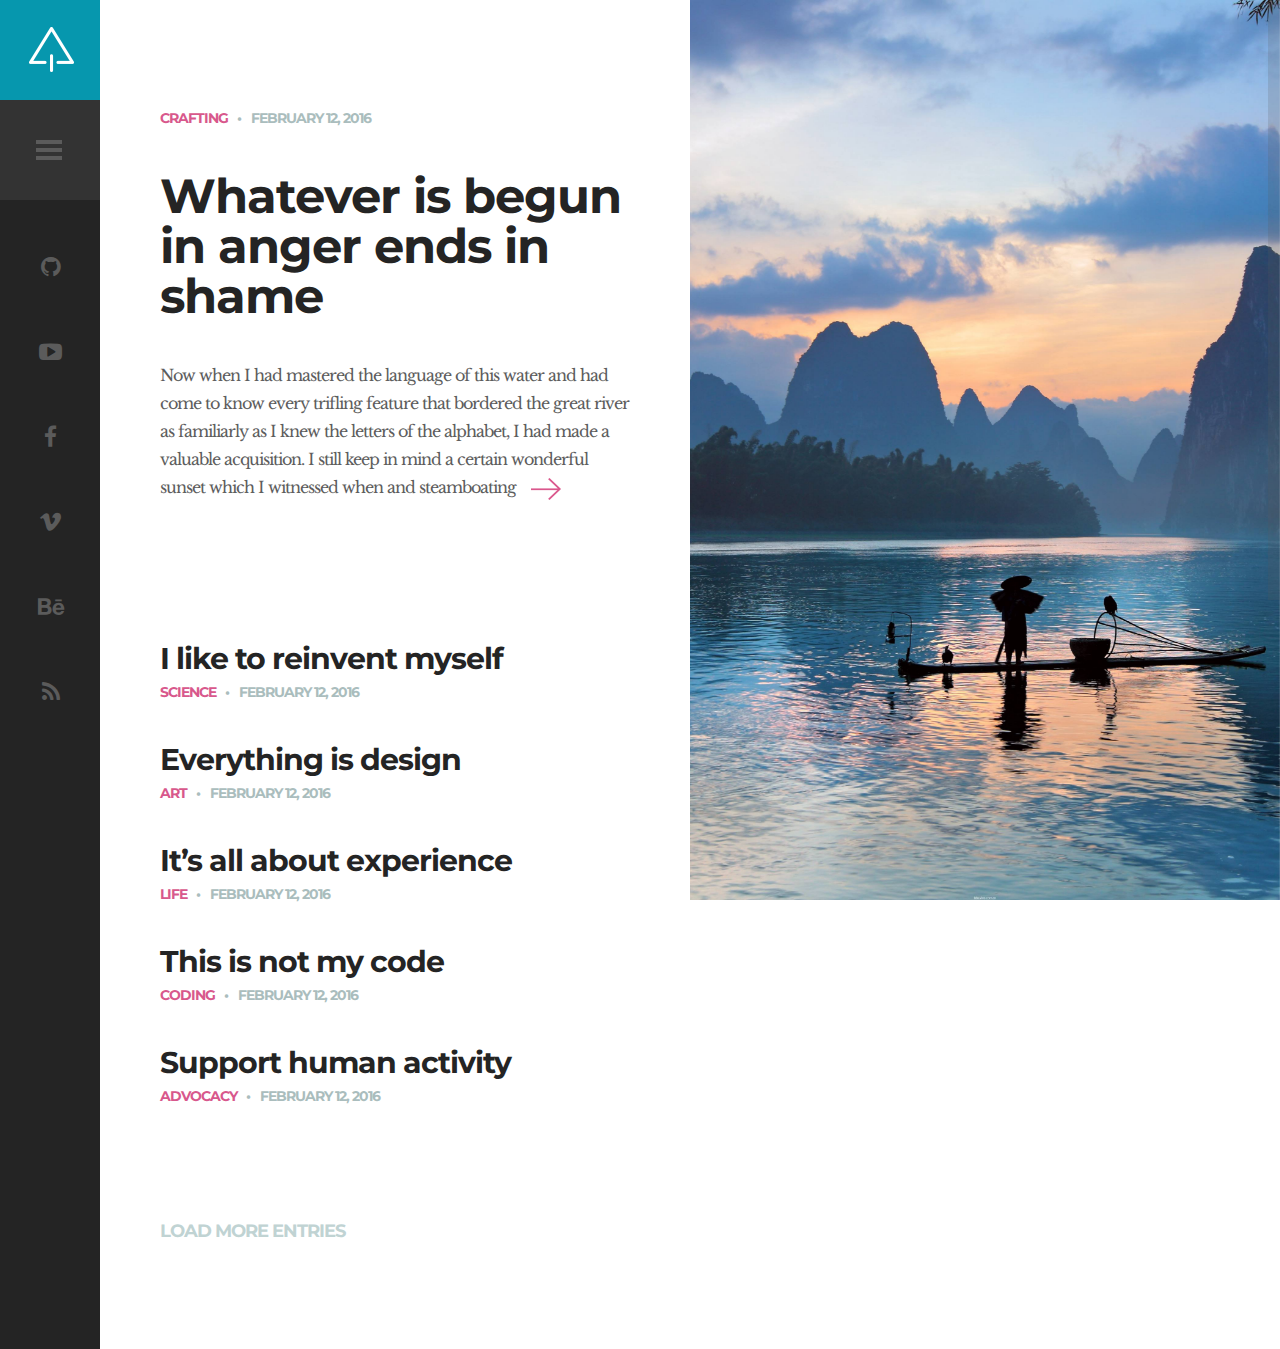
==== src/main/resources/static/index.html @ 62362781 "commit" ====
<!DOCTYPE HTML>
<html lang="en-US">
    <head>
        <title>Suppablog - Minimal Blog Html Template</title>
        <meta http-equiv="Content-Type" content="text/html; charset=UTF-8">
        <meta name="description" content="Template by Colorlib" />
        <meta name="keywords" content="HTML, CSS, JavaScript, PHP" />
        <meta name="author" content="Colorlib" />
        <meta name="viewport" content="width=device-width, initial-scale=1, maximum-scale=1">

        <link rel="shortcut icon" href="images/favicon.png" />
        <link href='http://fonts.googleapis.com/css?family=Montserrat:400,700%7CLibre+Baskerville:400,400italic,700' rel='stylesheet' type='text/css'>
        <link rel="stylesheet" type="text/css"  href='css/clear.css' />
        <link rel="stylesheet" type="text/css"  href='css/common.css' />
        <link rel="stylesheet" type="text/css"  href='css/font-awesome.min.css' />
        <link rel="stylesheet" type="text/css"  href='css/carouFredSel.css' />
        <link rel="stylesheet" type="text/css"  href='css/sm-clean.css' />
        <link rel="stylesheet" type="text/css"  href='style.css' />

        <!--[if lt IE 9]>
                <script src="js/html5.js"></script>
        <![endif]-->

    </head>


    <body class="home blog">

        <!-- Preloader Gif -->
        <table class="doc-loader">
            <tbody>
                <tr>
                    <td>
                        <img src="images/ajax-document-loader.gif" alt="Loading...">
                    </td>
                </tr>
            </tbody>
        </table>

        <!-- Left Sidebar -->
        <div id="sidebar" class="sidebar">
            <div class="menu-left-part">
                <div class="search-holder">
                    <label>
                        <input type="search" class="search-field" placeholder="Type here to search..." value="" name="s" title="Search for:">
                    </label>
                </div>
                <div class="site-info-holder">
                    <h1 class="site-title">Suppablog</h1>
                    <p class="site-description">
                        Suppablog is simple and yet cool wordpress theme to lorem ipsum dolor sit.
                    </p>
                </div>
                <nav id="header-main-menu">
                    <ul class="main-menu sm sm-clean">
                        <li><a href="index.html" class="current">Home</a></li>
                        <li><a href="about.html">About</a></li>
                        <li><a href="scroll.html">Scroll</a></li>
                        <li><a href="contact.html">Contact</a></li>
                    </ul>
                </nav>
                <footer>
                    <div class="footer-info">
                        © 2018 SUPPABLOG HTML TEMPLATE. <br> CRAFTED WITH <i class="fa fa-heart"></i> BY <a href="https://colorlib.com">COLORLIB</a>.
                    </div>
                </footer>
            </div>
            <div class="menu-right-part">
                <div class="logo-holder">
                    <a href="index.html">
                        <img src="images/logo.png" alt="Suppablog WP">
                    </a>
                </div>
                <div class="toggle-holder">
                    <div id="toggle">
                        <div class="menu-line"></div>
                    </div>
                </div>
                <div class="social-holder">
                    <div class="social-list">
                        <a href="https://github.com/pyyyo" target="_blank"><i class="fa fa-github"></i></a>
                        <a href="#"><i class="fa fa-youtube-play"></i></a>
                        <a href="#"><i class="fa fa-facebook"></i></a>
                        <a href="#"><i class="fa fa-vimeo"></i></a>
                        <a href="#"><i class="fa fa-behance"></i></a>
                        <a href="#"><i class="fa fa-rss"></i></a>
                    </div>
                </div>
                <div class="fixed scroll-top"><i class="fa fa-caret-square-o-up" aria-hidden="true"></i></div>
            </div>
            <div class="clear"></div>
        </div>

        <!-- Home Content -->
        <div id="content" class="site-content">
            <div id="blog-wrapper">
                <div class="blog-holder center-relative">


                    <article id="post-1" class="blog-item-holder featured-post">
                        <div class="entry-content relative">
                            <div class="content-1170 center-relative">
                                <div class="cat-links">
                                    <ul>
                                        <li>
                                            <a href="#">Crafting</a>
                                        </li>
                                    </ul>
                                </div>
                                <div class="entry-date published">February 12, 2016</div>
                                <h2 class="entry-title">
                                    <a href="single.html">Whatever is begun in anger ends in shame</a>
                                </h2>
                                <div class="excerpt">
                                    Now when I had mastered the language of this water and had come to know every trifling feature that bordered the great river as familiarly as I knew the letters of the alphabet, I had made a valuable acquisition. I still keep in mind a certain wonderful sunset which I witnessed when and steamboating<a class="read-more" href="single.html"></a>
                                </div>
                                <div class="clear"></div>
                            </div>
                        </div>
                    </article>


                    <article id="post-2" class="blog-item-holder">
                        <div class="entry-content relative">
                            <div class="content-1170 center-relative">
                                <h2 class="entry-title">
                                    <a href="single.html">I like to reinvent myself</a>
                                </h2>
                                <div class="cat-links">
                                    <ul>
                                        <li>
                                            <a href="#">Science</a>
                                        </li>
                                    </ul>
                                </div>
                                <div class="entry-date published">February 12, 2016</div>
                                <div class="clear"></div>
                            </div>
                        </div>
                    </article>


                    <article id="post-3" class="blog-item-holder">
                        <div class="entry-content relative">
                            <div class="content-1170 center-relative">
                                <h2 class="entry-title">
                                    <a href="single.html">Everything is design</a>
                                </h2>
                                <div class="cat-links">
                                    <ul>
                                        <li>
                                            <a href="#">Art</a>
                                        </li>
                                    </ul>
                                </div>
                                <div class="entry-date published">February 12, 2016</div>
                                <div class="clear"></div>
                            </div>
                        </div>
                    </article>



                    <article id="post-4" class="blog-item-holder">
                        <div class="entry-content relative">
                            <div class="content-1170 center-relative">
                                <h2 class="entry-title">
                                    <a href="single.html">It’s all about experience</a>
                                </h2>
                                <div class="cat-links">
                                    <ul>
                                        <li>
                                            <a href="#">Life</a>
                                        </li>
                                    </ul>
                                </div>
                                <div class="entry-date published">February 12, 2016</div>
                                <div class="clear"></div>
                            </div>
                        </div>
                    </article>



                    <article id="post-5" class="blog-item-holder">
                        <div class="entry-content relative">
                            <div class="content-1170 center-relative">
                                <h2 class="entry-title">
                                    <a href="single.html">This is not my code</a>
                                </h2>
                                <div class="cat-links">
                                    <ul>
                                        <li>
                                            <a href="#">Coding</a>
                                        </li>
                                    </ul>
                                </div>
                                <div class="entry-date published">February 12, 2016</div>
                                <div class="clear"></div>
                            </div>
                        </div>
                    </article>



                    <article id="post-6" class="blog-item-holder">
                        <div class="entry-content relative">
                            <div class="content-1170 center-relative">
                                <h2 class="entry-title">
                                    <a href="single.html">Support human activity</a>
                                </h2>
                                <div class="cat-links">
                                    <ul>
                                        <li>
                                            <a href="#">Advocacy</a>
                                        </li>
                                    </ul>
                                </div>
                                <div class="entry-date published">February 12, 2016</div>
                                <div class="clear"></div>
                            </div>
                        </div>
                    </article>

                </div>
                <div class="clear"></div>
                <div class="block load-more-holder">LOAD MORE ENTRIES</div>
            </div>

            <div class="featured-image-holder">
                <div class="featured-post-image" style="background-image: url(demo-images/timg.jpg)"></div>

            </div>
            <div class="clear"></div>
        </div>



        <!--Load JavaScript-->
        <script type="text/javascript" src="js/jquery.js"></script>
        <script type='text/javascript' src='js/imagesloaded.pkgd.js'></script>
        <script type='text/javascript' src='js/jquery.nicescroll.min.js'></script>
        <script type='text/javascript' src='js/jquery.smartmenus.min.js'></script>
        <script type='text/javascript' src='js/jquery.carouFredSel-6.0.0-packed.js'></script>
        <script type='text/javascript' src='js/jquery.mousewheel.min.js'></script>
        <script type='text/javascript' src='js/jquery.touchSwipe.min.js'></script>
        <script type='text/javascript' src='js/jquery.easing.1.3.js'></script>
        <script type='text/javascript' src='js/main.js'></script>
    </body>
</html>
---- src/main/resources/static/css/clear.css ----
html, body, div, span, object, iframe,
h1, h2, h3, h4, h5, h6, p, blockquote, pre,
abbr, address, cite, code,
del, dfn, em, img, ins, kbd, q, samp,
small, strong, sub, sup, var,
b, i, ol, ul, li,
fieldset, form, label, legend,
table, caption, tbody, tfoot, thead, tr, th, td,
article, aside, canvas, details, figcaption, figure, 
footer, header, hgroup, menu, nav, section, summary,
time, mark, audio, video {
    margin:0;
    padding:0;
    border:0;
    outline: none;
    font-size:100%;
    vertical-align:baseline;
    background:transparent;
}

body {
    line-height:1;
}

article,aside,details,figcaption,figure,
footer,header,hgroup,menu,nav,section { 
    display:block;
}

nav ul,ul,ol {
    list-style:none;
}

blockquote, q {
    quotes:none;
}

blockquote:before, blockquote:after,
q:before, q:after {
    content:'';
    content:none;
}

a {
    margin:0;
    padding:0;
    font-size:100%;
	outline: none;
    vertical-align:baseline;
    background:transparent;
}

ins {
    background-color:#ff9;
    color:#000;
    text-decoration:none;
}

mark {
    background-color:#ff9;
    color:#000; 
    font-style:italic;
    font-weight:bold;
}

del {
    text-decoration: line-through;
}

abbr[title], dfn[title] {
    border-bottom:1px dotted;
    cursor:help;
}

table {
    border-collapse:collapse;
    border-spacing:0;
}

hr {
    display:block;
    height:1px;
    border:0;   
    border-top:1px solid #cccccc;
    margin:1em 0;
    padding:0;
}

input, select {
    vertical-align:middle;
}

input:focus, textarea:focus
{
    outline: none;
}
---- src/main/resources/static/css/common.css ----
.block
{
    display: block;
}
.hidden
{
    display: none;
}
.clear
{
    clear: both;
}
.left
{
    float: left;
}
.right
{
    float: right;
}
.line-height
{
    line-height: 0;
}
.clear-right
{
    clear: right;
}
.clear-left
{
    clear: left;
}
.center-relative
{
    margin-left: auto;
    margin-right: auto;
}
.center-absolute
{
    left: 50%;
}
.center-text
{
    text-align: center !important;
}
.text-left
{
    text-align: left;
}
.text-right
{
    text-align: right;
}
.absolute
{
    position: absolute;
}
.fixed
{
    position: fixed;
}
.relative
{
    position: relative;
}
.sticky
{
    height: auto;
}
.margin-0, .margin-0 img
{
    margin: 0 !important;
    line-height: 0;
}
.top-0
{
    margin-top: 0 !important;
}
.top-5
{
    margin-top: 5px !important;	
}
.top-10
{
    margin-top: 10px;	
}
.top-15
{
    margin-top: 15px;	
}
.top-20
{
    margin-top: 20px;
}
.top-25
{
    margin-top: 25px;	
}
.top-30
{
    margin-top: 30px;	
}
.top-50
{
    margin-top: 50px;	
}
.top-60
{
    margin-top: 60px;	
}
.top-70
{
    margin-top: 70px;	
}
.top-75
{
    margin-top: 75px;	
}
.top-80
{
    margin-top: 80px;
}
.top-100
{
    margin-top: 100px;	
}
.top-105
{
    margin-top: 105px;	
}
.top-120
{
    margin-top: 120px;
}
.top-150
{
    margin-top: 150px;	
}
.top-200
{
    margin-top: 200px;	
}
.top-negative-30
{
    margin-top: -30px;
}
.left-35
{
    margin-left:35px;
}
.right-35
{
    margin-right:35px;
}
.bottom-0
{
    margin-bottom: 0 !important;
}
.bottom-10
{
    margin-bottom: 10px !important;
}
.bottom-20
{
    margin-bottom: 20px !important;
}
.bottom-25
{
    margin-bottom: 25px !important;
}
.bottom-30
{
    margin-bottom: 30px !important;
}
.bottom-50
{
    margin-bottom: 50px !important;
}
.bottom-100
{
    margin-bottom: 100px !important;
}
.bottom-150
{
    margin-bottom: 150px !important;
}
.bottom-200
{
    margin-bottom: 200px !important;
}
.width-25
{
    width: 25%;
}
.width-50
{
    width: 50%;
}
.width-75
{
    width: 75%;
}
.width-85
{
    width: 85%;
}
.width-100
{
    width: 100%;
}
blockquote:before 
{
    content: '\201C';
    font-size: 180px;
    line-height: 0;
    font-family: 'Montserrat', sans-serif, Arial;
    vertical-align: -65px;
    color: #0697ae;
    text-align: center;
    display: block;
}
blockquote
{
    margin-top: 110px;
    margin-bottom: 60px;
    font-family: 'Montserrat', sans-serif, Arial;
    font-size: 22px;
    line-height: 35px;
    color: #b0c2c2;
}
blockquote.inline-blockquote
{
    width: 395px;
    float: left;
    margin-left: -170px;
    margin-right: 70px;
}
.wrap-blockquote
{
    display: inline;
}
address
{
    font-size: 32px;
    line-height: 50px;
    font-style: normal;
}
iframe
{
    width: 100%;
}
a.button
{
    display: inline-block;
    border: 3px solid;
    text-align: center;
    padding: 15px 40px;
    cursor: pointer;
    margin-bottom: 25px;
    vertical-align: middle;
    text-decoration: none;
}
a.button:active
{
    position: relative;
    top: 1px;	
}
h1,h2,h3,h4,h5,h6
{
    padding: 20px 0;
}
h1
{
    font-size: 38px;
    line-height: 38px;    
}
h2
{
    font-size: 34px;    
    line-height: 34px;    
}
h3
{
    font-size: 32px;  
    line-height: 32px;    
}
h4
{
    font-size: 30px;    
}
h5
{
    font-size: 28px;   
}
h6
{
    font-size: 26px;    
}
em
{
    font-style: italic;
}
ol
{
    list-style-type: decimal;
}
pre
{
    word-wrap: break-word;
}
.single-content table, .single-content th, .single-content td, .page-content table, .page-content th, .page-content td
{
    border:1px solid black;
    padding: 10px;
    vertical-align: middle;
}
sup
{
    vertical-align: super;
    font-size: smaller;
}
sub
{
    vertical-align: sub;
    font-size: smaller;
}
.single-content ol
{
    display: block;
    list-style-type: decimal;
    margin: 0 0 14px 17px;
}
.single-content ul
{
    display: block;
    list-style-type: disc;
    margin: 0 0 14px 17px;
}

/* COLUMNS */

.one,  .one_half,  .one_third,  .two_third,  .three_fourth, 
.one_fourth{
    margin-right: 100px;
    float: left;
    position: relative;
    margin-bottom: 30px;
}

.last{
    margin-right: 0 !important;
    clear: right;
}

.one{
    float: none;
    display: block;
    clear: both;
    margin-right: 0;
}

.one_half{
    width: 400px;    
}

.one_third{
    width: 233px;
}

.two_third{
    width: 566px;
}

.one_fourth{
    width: 150px;
}

.three_fourth{
    width: 650px;
}

.one img,  .one_half img,  .one_third img,  .two_third img, 
.three_fourth img,  .one_fourth img{
    max-width: 100%;
    height: auto;
    max-height: 100%;
    width: auto;	
}

.team-holder .one
{
    margin: 0;
}

.team-holder .one_half
{
    width: 50%;
    width: calc(100% / 2);   
    margin: 0;
}

.team-holder .one_third
{
    width: 33%;
    width: calc(100% / 3);
    margin: 0;
}

.team-holder .one_fourth
{
    width: 25%;
    width: calc(100% / 4);   
    margin: 0;    
}

/* MENU */

/* Mobile first layout SmartMenus Core CSS (it's not recommended editing these rules)
   You need this once per page no matter how many menu trees or different themes you use.
-------------------------------------------------------------------------------------------*/

.sm,.sm ul,.sm li{display:block;list-style:none;margin:0;padding:0;line-height:normal;direction:ltr;-webkit-tap-highlight-color:rgba(0,0,0,0);}
.sm-rtl,.sm-rtl ul,.sm-rtl li{direction:rtl;text-align:right;}
.sm>li>h1,.sm>li>h2,.sm>li>h3,.sm>li>h4,.sm>li>h5,.sm>li>h6{margin:0;padding:0;}
.sm ul{display:none;}
.sm li,.sm a{position:relative;}
.sm a{display:block;}
.sm a.disabled{cursor:not-allowed;}
.sm:after{content:"\00a0";display:block;height:0;font:0px/0 serif;clear:both;visibility:hidden;overflow:hidden;}
.sm,.sm *,.sm *:before,.sm *:after{-moz-box-sizing:border-box;-webkit-box-sizing:border-box;box-sizing:border-box;}




/* WP DEFAULT CLASSES */

.alignnone {
    margin: 5px 20px 20px 0;
}

.aligncenter,
div.aligncenter {
    display: block;
    margin: 5px auto 5px auto;
}

.alignright {
    float:right;
    margin: 5px 0 20px 20px;
}

.alignleft {
    float: left;
    margin: 5px 20px 20px 0;
}

.aligncenter {
    display: block;
    margin: 5px auto 5px auto;
}

a img.alignright {
    float: right;
    margin: 5px 0 20px 20px;
}

a img.alignnone {
    margin: 20px 0px;
}

a img.alignleft {
    float: left;
    margin: 5px 20px 20px 0;
}

a img.aligncenter {
    display: block;
    margin-left: auto;
    margin-right: auto
}

.wp-caption {
    max-width: 100%;
    text-align: center;
    font-family: 'Montserrat', sans-serif, Arial;
}

.wp-caption.alignnone {
    margin: 20px 0px;
}

.wp-caption.alignleft {
    margin: 5px 20px 20px 0;
    text-align: left;
}

.wp-caption.alignright {
    margin: 5px 0 20px 20px;
    text-align: right;
}

.wp-caption img {
    width: auto;
    height: auto;
    max-width: 100%;
    max-height: 100%;
}

.wp-caption p.wp-caption-text {
    font-size: 18px;
    margin-bottom: 50px;
    padding: 5px 50px;
    background-color: #8f939e;
    display: inline-block;
    color: #fff;
}
.gallery-caption
{
    font-size: 100%;
}
.bypostauthor
{
    font-size: 100%;
}
/* Text meant only for screen readers. */
.screen-reader-text {
    clip: rect(1px, 1px, 1px, 1px);
    position: absolute !important;
    height: 1px;
    width: 1px;
    overflow: hidden;
}

.screen-reader-text:focus {
    background-color: #f1f1f1;
    border-radius: 3px;
    box-shadow: 0 0 2px 2px rgba(0, 0, 0, 0.6);
    clip: auto !important;
    color: #21759b;
    display: block;
    font-size: 14px;
    font-size: 0.875rem;
    font-weight: bold;
    height: auto;
    left: 5px;
    line-height: normal;
    padding: 15px 23px 14px;
    text-decoration: none;
    top: 5px;
    width: auto;
    z-index: 100000; /* Above WP toolbar. */
}



.cbp-bislideshow {
    list-style: none;
    width: 100%;
    height: 100%;
    position: fixed;
    top: 0;
    left: 0;
    z-index: -1;
    padding: 0;
    margin: 0;
}

.cbp-bislideshow li {
    position: absolute;
    width: 100%;
    height: 100%;
    top: 0;
    left: 0;
    opacity: 0;
    -webkit-transition: opacity 1s;
    -moz-transition: opacity 1s;
    -ms-transition: opacity 1s;
    -o-transition: opacity 1s;
    transition: opacity 1s;
}


/* If background-size supported we'll add the images to the background of the li */

.backgroundsize .cbp-bislideshow li {
    -webkit-background-size: cover;
    -moz-background-size: cover;
    background-size: cover;
    background-position: center center;
}

/* ...and hide the images */
.backgroundsize .cbp-bislideshow li img {
    display: none;
}

.cbp-bislideshow li img {
    display: block;
    width: 100%;
}

.cbp-bicontrols {
    position: fixed;
    width: 300px;
    height: 100px;
    margin: -50px 0 0 -150px;
    bottom: 0;
    right: 0;
}

.cbp-bicontrols span {
    float: left;
    width: 100px;
    height: 100px;
    position: relative;
    cursor: pointer;
    display: inline-block;
    font: normal normal normal 14px/1 FontAwesome;
    font-size: inherit;
    text-rendering: auto;
    -webkit-font-smoothing: antialiased;
    -moz-osx-font-smoothing: grayscale;
}

.cbp-bicontrols span:before {
    position: absolute;
    width: 100%;
    height: 100%;
    top: 0;
    left: 0;
    text-align: center;    
    speak: none;
    font-style: normal;
    font-weight: normal;
    font-variant: normal;
    text-transform: none;
    line-height: 100px;
    font-size: 80px;
    color: #fff;
    -webkit-font-smoothing: antialiased;
    opacity: 0.7;
}

.cbp-bicontrols span:hover:before {
    opacity: 1;
}

.cbp-bicontrols span:active:before {
    top: 2px;
}

span.cbp-biplay:before {
    content: "\f01d";
}

span.cbp-bipause:before {
    content: "\f28c";
}

span.cbp-binext:before {
    content: "\f105";
}

span.cbp-biprev:before {
    content: "\f104";
}

.cbp-bicontrols span.cbp-binext {
    float: right;
}

/* Fallback */

.no-js.no-backgroundsize .cbp-bislideshow li:first-child {
    opacity: 1;
}

.no-js.backgroundsize .cbp-bislideshow li:first-child img {
    display: block;
}
---- src/main/resources/static/css/carouFredSel.css ----
.list_carousel.responsive {	
	margin-left: 0;
	width: 91%;
}
.list_carousel ul {
	margin: 0;
	padding: 0;
	list-style: none;
	display: block;
}
.list_carousel li {
	text-align: center;		
	padding: 0;
	display: block;
	float: left;
	position: relative;
}	
.list_carousel li img{
	width: 100% !important;
	height: auto !important;
	max-width: none !important;
	max-height: none !important;
}
a.image_slider_prev{background-image: url(../images/navigation_arrows_left.png); width: 105px; height: 90px; z-index: 2;}
a.image_slider_prev:hover{background-position: 0 -90px;}
a.image_slider_next{background-image: url(../images/navigation_arrows_right.png); width: 105px; height: 90px; z-index: 2;}
a.image_slider_next:hover{background-position: 0 -90px;}
.carousel_pagination {margin-top: 50px; margin-bottom: 50px; margin-left: 160px;z-index: 1;position: relative;}
.carousel_pagination a {margin: 0 0 0 9px; float: left;}
.carousel_pagination a:first-child {margin: 0;}
.carousel_pagination a {width: 18px; height: 18px; border-radius: 90%; display: block; cursor: pointer; text-indent: -9999px;}
.caroufredsel_wrapper{z-index: 1 !important; margin-top: 0 !important; margin-left: 0 !important;}
---- src/main/resources/static/css/sm-clean.css ----
.sm-clean {
    background: #eeeeee;
    -webkit-border-radius: 5px;
    -moz-border-radius: 5px;
    -ms-border-radius: 5px;
    -o-border-radius: 5px;
    border-radius: 5px;
}
.sm-clean a, .sm-clean a:hover, .sm-clean a:focus, .sm-clean a:active {
    padding: 13px 20px;
    /* make room for the toggle button (sub indicator) */
    padding-right: 58px;
    font-size: 18px;
    font-weight: normal;
    line-height: 24px;
    text-decoration: none;
}
.sm-clean a.current {
    color: #d23600;
}
.sm-clean a.disabled {
    color: #bbbbbb;
}
.sm-clean a span.sub-arrow {
    position: absolute;
    top: 50%;
    margin-top: -17px;
    left: auto;
    right: -45px;
    width: 34px;
    height: 34px;
    overflow: hidden;
    font: bold 16px/34px monospace !important;
    text-align: center;
    text-shadow: none;
    -webkit-border-radius: 5px;
    -moz-border-radius: 5px;
    -ms-border-radius: 5px;
    -o-border-radius: 5px;
    border-radius: 5px;
}
.sm-clean a.highlighted span.sub-arrow:before {
    display: block;
    content: '-';
}
.sm-clean > li:first-child > a, .sm-clean > li:first-child > :not(ul) a {
    -webkit-border-radius: 5px 5px 0 0;
    -moz-border-radius: 5px 5px 0 0;
    -ms-border-radius: 5px 5px 0 0;
    -o-border-radius: 5px 5px 0 0;
    border-radius: 5px 5px 0 0;
}
.sm-clean > li:last-child > a, .sm-clean > li:last-child > *:not(ul) a, .sm-clean > li:last-child > ul,
.sm-clean > li:last-child > ul > li:last-child > a, .sm-clean > li:last-child > ul > li:last-child > *:not(ul) a, .sm-clean > li:last-child > ul > li:last-child > ul,
.sm-clean > li:last-child > ul > li:last-child > ul > li:last-child > a, .sm-clean > li:last-child > ul > li:last-child > ul > li:last-child > *:not(ul) a, .sm-clean > li:last-child > ul > li:last-child > ul > li:last-child > ul,
.sm-clean > li:last-child > ul > li:last-child > ul > li:last-child > ul > li:last-child > a, .sm-clean > li:last-child > ul > li:last-child > ul > li:last-child > ul > li:last-child > *:not(ul) a, .sm-clean > li:last-child > ul > li:last-child > ul > li:last-child > ul > li:last-child > ul,
.sm-clean > li:last-child > ul > li:last-child > ul > li:last-child > ul > li:last-child > ul > li:last-child > a, .sm-clean > li:last-child > ul > li:last-child > ul > li:last-child > ul > li:last-child > ul > li:last-child > *:not(ul) a, .sm-clean > li:last-child > ul > li:last-child > ul > li:last-child > ul > li:last-child > ul > li:last-child > ul {
    -webkit-border-radius: 0 0 5px 5px;
    -moz-border-radius: 0 0 5px 5px;
    -ms-border-radius: 0 0 5px 5px;
    -o-border-radius: 0 0 5px 5px;
    border-radius: 0 0 5px 5px;
}
.sm-clean > li:last-child > a.highlighted, .sm-clean > li:last-child > *:not(ul) a.highlighted,
.sm-clean > li:last-child > ul > li:last-child > a.highlighted, .sm-clean > li:last-child > ul > li:last-child > *:not(ul) a.highlighted,
.sm-clean > li:last-child > ul > li:last-child > ul > li:last-child > a.highlighted, .sm-clean > li:last-child > ul > li:last-child > ul > li:last-child > *:not(ul) a.highlighted,
.sm-clean > li:last-child > ul > li:last-child > ul > li:last-child > ul > li:last-child > a.highlighted, .sm-clean > li:last-child > ul > li:last-child > ul > li:last-child > ul > li:last-child > *:not(ul) a.highlighted,
.sm-clean > li:last-child > ul > li:last-child > ul > li:last-child > ul > li:last-child > ul > li:last-child > a.highlighted, .sm-clean > li:last-child > ul > li:last-child > ul > li:last-child > ul > li:last-child > ul > li:last-child > *:not(ul) a.highlighted {
    -webkit-border-radius: 0;
    -moz-border-radius: 0;
    -ms-border-radius: 0;
    -o-border-radius: 0;
    border-radius: 0;
}
.sm-clean > li:first-child {
    border-top: 0;
}
.sm-clean ul {
    padding-left: 35px;
}
.sm-clean ul a, .sm-clean ul a:hover, .sm-clean ul a:focus, .sm-clean ul a:active {
    font-size: 16px;
}
.sm-clean ul ul ul a,
.sm-clean ul ul ul a:hover,
.sm-clean ul ul ul a:focus,
.sm-clean ul ul ul a:active {
    border-left: 24px solid transparent;
}
.sm-clean ul ul ul ul a,
.sm-clean ul ul ul ul a:hover,
.sm-clean ul ul ul ul a:focus,
.sm-clean ul ul ul ul a:active {
    border-left: 32px solid transparent;
}
.sm-clean ul ul ul ul ul a,
.sm-clean ul ul ul ul ul a:hover,
.sm-clean ul ul ul ul ul a:focus,
.sm-clean ul ul ul ul ul a:active {
    border-left: 40px solid transparent;
}

.main-menu ul 
{
    width: 12em; /* fixed width only please - you can use the "subMenusMinWidth"/"subMenusMaxWidth" script options to override this if you like */
}

.sm-clean a, .sm-clean a:hover, .sm-clean a:focus, .sm-clean a:active
{
    padding-right: 0;
    padding-left: 0;
}

a.has-submenu
{
    display: inline-block;
}
---- src/main/resources/static/style.css ----
html
{
    overflow: hidden;
}

body
{
    font-family: 'Libre Baskerville',sans-serif, Arial;;
    font-size: 18px; 	
    line-height: 35px;
    font-weight: 400;	
    letter-spacing: -1px;
    color: #404040;
    background-color: #fff;
}

.montserrat
{
    font-family: 'Montserrat', sans-serif, Arial;
}

body a
{
    text-decoration: none;
    color: #404040;    
    transition: color .2s linear, background-color .2s linear, border-color .2s linear;
}

body a:hover
{
    color: #0697AE;
}

input, textarea, select 
{
    -webkit-appearance: none;
}

::-moz-selection 
{ 
    background-color: #aabdbd; 
}
::selection 
{ 
    background-color: #aabdbd; 
}

.carousel_pagination a
{
    background-color: #C0D3D3;
}

.carousel_pagination a:hover
{
    background-color: #0697ae;
}

.carousel_pagination a.selected
{
    background-color: #0697ae;
}

.doc-loader 
{
    position: fixed;
    left: 0px;
    top: 0px;
    width: 100%;
    height: 100%;
    z-index: 99999;	
    background-color: white;
}

.doc-loader td 
{       
    text-align: center;
    vertical-align: middle;
}

.doc-loader img
{
    width: 150px;
    height: 150px;        
}

.nicescroll-rails
{
    z-index: 2 !important;
}

.nicescroll-rails-vr:hover
{
    cursor: pointer !important;
}

.nicescroll-rails-hr
{
    display: none !important;    
}

.content-660
{
    max-width: 660px;
}

.content-900
{
    max-width: 900px;
}

.content-1070
{
    max-width: 1070px;
}

.content-660 img, .content-1070 img, .content-900 img
{
    max-width: 100%;
    max-height: 100%;
    width: auto;
    height: auto;
}

.blur
{
    filter: blur(2px);
    -webkit-filter: blur(2px);
}

.scroll-top 
{   
    display: none;
    line-height: 0;
    z-index: 2;
    overflow: hidden;
    margin-left: 34px;
    bottom: 35px;
}

.scroll-top:hover
{
    cursor: pointer;
}

.scroll-top .fa
{
    font-size: 36px;
    width: 32px;
    color: #0697AE;
}

.scroll-top .fa:hover
{
    color: #47afbf;
}

.sidebar
{
    position: absolute;
    background-color: #2D2D2D;
    height: 100% !important;
    width: 420px;
    left: -320px;
    -webkit-transition: left 0.3s ease;
    -moz-transition: left 0.3s ease;
    -ms-transition: left 0.3s ease;
    -o-transition: left 0.3s ease;
    transition: left 0.3s ease;
    z-index: 3;
}

.sidebar.open
{
    left: 0;
}

.menu-left-part
{
    width: 320px;
    position: absolute;
    background: #333333;
    height: 100%;
    overflow-y: auto;
    overflow-x: hidden;
    z-index: 3; 
}

.search-field
{
    font-family: 'Montserrat', sans-serif, Arial;
    width: 100%;
    height: 100px;
    font-size: 18px;
    padding-left: 50px;
    background-color: #2D2D2D;
    color: #5B5B5B;
    border: none;
}

.search-field::-webkit-input-placeholder
{
    font-family: 'Montserrat', sans-serif, Arial;
    color: #5B5B5B;
}
.search-field::-moz-placeholder
{
    font-family: 'Montserrat', sans-serif, Arial;    
    color: #5B5B5B;
    opacity: 1;
}
.search-field:-ms-input-placeholder
{
    font-family: 'Montserrat', sans-serif, Arial;
    color: #5B5B5B;
    opacity: 1;
}
.search-field:-moz-placeholder
{
    font-family: 'Montserrat', sans-serif, Arial;
    color: #5B5B5B;
    opacity: 1;
}

.site-info-holder
{
    padding-left: 50px;
    padding-top: 15px;
}

.site-title
{
    font-family: 'Montserrat', sans-serif, Arial;
    color: #fff;
    font-size: 30px;
    line-height: 38px;
    font-weight: 700;
    padding: 20px 0;
}

.site-description
{
    font-family: 'Montserrat', sans-serif, Arial;
    color: #848484;
    font-size: 14px;
    line-height: 23px;
    max-width: 200px;
}

#header-main-menu
{
    font-family: 'Montserrat', sans-serif, Arial;
    padding-left: 50px;
    padding-top: 80px;    
}

.main-menu.sm-clean
{
    background-color: transparent;
    display: inline-block;
}

.sm-clean a
{
    color: #ffffff;
}

.sm-clean a.current, .sm-clean a:hover, .sm-clean a:focus, .sm-clean a:active, 
.sm-clean a.highlighted, .sm-clean ul a:hover, .sm-clean ul a:focus, 
.sm-clean ul a:active, .sm-clean ul a.highlighted
{
    color: #C0D3D3;
}

.sm-clean a span.sub-arrow
{
    color: #0697AE;
}

.main-menu.sm-clean .sub-menu li a
{
    color: #848484;
    text-transform: uppercase;
    font-size: 14px;
}

.menu-right-part
{
    float: right;
    width: 100px; 
    min-height: 100%;
    background-color: #242424;
}

.logo-holder
{
    line-height: 0;
    font-size: 0;
}

.logo-holder img
{
    max-width: 100%;
    max-height: 100%;
    width: 100%;
    height: auto;
}

#toggle
{
    height: 60px;
    padding: 20px 0;
    position: relative;
    background-color: #333333;
}

#toggle:hover
{
    cursor: pointer;
}

#toggle:before, #toggle:after
{
    content: '';
    height: 4px;
    width: 26px;    
    background: #5B5B5B;
    left: 36px;
    position: absolute;
    -webkit-transform-origin: 50% 50%;
    transform-origin: 50% 50%;
    -webkit-transition: -webkit-transform 0.25s;
    transition: transform 0.25s;
    top: 48px;
}

#toggle:before
{
    -webkit-transform: translate3d(0, -8px, 0);
    transform: translate3d(0, -8px, 0);
}

#toggle.on:before
{
    -webkit-transform: rotate3d(0, 0, 1, 45deg);
    transform: rotate3d(0, 0, 1, 45deg);
}

#toggle.on:after
{
    -webkit-transform: rotate3d(0, 0, 1, -45deg);
    transform: rotate3d(0, 0, 1, -45deg);
}

#toggle:after
{
    -webkit-transform: translate3d(0, 8px, 0);
    transform: translate3d(0, 8px, 0);
}

#toggle .menu-line
{
    width: 26px;
    height: 4px;
    background: #5B5B5B;
    left: 36px;
    position: absolute;
    -webkit-transition: opacity 0.25s;
    -moz-transition: opacity 0.25s;
    -ms-transition: opacity 0.25s;
    -o-transition: opacity 0.25s;
    transition: opacity 0.25s;
    top: 48px;
}

#toggle.on .menu-line
{
    opacity: 0;
}

.social-list
{
    text-align: center;
    color: #5B5B5B;
    font-size: 30px;
}

.social-list a
{
    padding-top: 80px;
    display: block;
    color: #5b5b5b;
}

.social-list a:hover
{
    color: #797979;
}

.site-content
{
    width: calc(100% - 100px);
    margin-left: 100px;
    padding-bottom: 100px;
    position: relative;
    -webkit-transition: margin 0.3s ease;
    -moz-transition: margin 0.3s ease;
    -ms-transition: margin 0.3s ease;
    -o-transition: margin 0.3s ease;
    transition: margin 0.3s ease;
}

body.page-scroll .site-content
{
    padding-bottom: 0;
}

body.open .site-content
{
    margin-left: 420px;
}


/* BLOG */

#blog-wrapper
{
    width: 50%;
    margin-left: 0;
    float: left;
}

.blog-holder
{
    padding-top: 100px;
    max-width: 470px;
    padding-bottom: 85px;
}

.blog-item-holder
{
    transition: .2s filter ease-in-out;
    -webkit-transition: .2s -webkit-filter ease-in-out;    
}

.featured-post
{
    padding-bottom: 105px;
}

.blog-item-holder.featured-post .entry-content .entry-title
{
    font-size: 48px;
    line-height: 50px;  
    padding-bottom: 40px;
}

.blog-item-holder .entry-content .entry-title a
{
    color: #242424;
}

.blog-item-holder .entry-content .entry-title a:hover
{
    color: #0697ae;
}

.blog-item-holder .entry-content .entry-title
{
    font-family: 'Montserrat', sans-serif, Arial;
    font-size: 30px;
    line-height: 30px;
    padding-top: 35px;
    padding-bottom: 0;
}

.excerpt
{
    font-size: 16px;
    line-height: 28px;
    color: #5d5d5d;
}

.read-more
{
    background-image: url('images/arrow.png');
    width: 30px;
    height: 30px;
    background-size: 30px;
    background-repeat: no-repeat;
    display: inline-block;
    vertical-align: -11px;
    margin-left: 15px;
}

.load-more-holder
{
    font-family: 'Montserrat', sans-serif, Arial;
    font-size: 18px;    
    font-weight: 700;
    color: #c0d3d3;
    display: block;
    max-width: 470px;
    margin-left: auto;
    margin-right: auto;
}

.more-posts
{ 
    display: block;
}

.more-posts
{
    color: #C0D3D3;
}

.more-posts:hover
{
    cursor: pointer;
    color: #aabdbd;
}

.featured-image-holder
{
    width: 50%;
    float: right;
}

.featured-post-image
{
    position: fixed;
    height: 100%;
    width: 50%;
    width: calc(50% - 50px);
    background-size: cover;
    background-position: center center;
}

.cat-links
{
    font-family: 'Montserrat', sans-serif, Arial;
    display: inline-block;    
    font-size: 16px;
    text-transform: uppercase;
    font-weight: 700;
}

.cat-links ul li 
{
    display: inline-block;
    margin-right: 5px;    
}

.cat-links ul li a
{
    color: #D8588C;
    font-size: 14px;    
}

.cat-links ul li:after 
{
    content: ",";
}

.cat-links ul li:last-child:after 
{
    display: none;
}

.published
{
    font-family: 'Montserrat', sans-serif, Arial;
    display: inline-block;
    font-size: 14px;
    text-transform: uppercase;
    font-weight: 700;
    color: #aabdbd;
}

.published:before
{
    content: "\2022";
    font-size: 14px;
    display: inline-block;
    margin-right: 10px;
}

.blog .excerpt
{
    font-size: 16px;
    line-height: 28px;
    color: #5d5d5d;
}

/* END BLOG */



/* FEATURED POSTS SCROLL PAGE */


.page-scroll .cbp-bislideshow li img
{
    display: none;
}

.page-scroll .nicescroll-rails-hr
{
    display: block !important;    
}

.full-screen-scroll .cbp-bislideshow
{
    width: 100%;
    width: calc(100% - 100px);
    left: 100px;    
    -webkit-transition: left 0.3s ease;
    -moz-transition: left 0.3s ease;
    -ms-transition: left 0.3s ease;
    -o-transition: left 0.3s ease;
    transition: left 0.3s ease;
}

.open .full-screen-scroll .cbp-bislideshow
{
    left: 420px;
}

#cbp-bislideshow.scroll
{
    overflow: auto;
}

.cbp-bislideshow.scroll li
{
    opacity: 1 !important;
    width: 45%;
    box-sizing: border-box;
    -moz-box-sizing: border-box;
    -webkit-box-sizing: border-box;
    background-size: cover;
}

.cbp-bislideshow.scroll li:last-child
{
    border: 0; 
}

.cbp-bislideshow.scroll li ul li
{
    position: relative;
    border: 0;
}

.full-screen-scroll article
{
    position: absolute;
    top: 0;
    left: 0;
    height: 100%;
    background: #fff;
    padding: 50px;
    max-width: 600px;
    z-index: 1;
}

.full-screen-scroll article
{
    padding: 0;
    width: 100%;
    max-width: 100%;
    opacity: 0;  
    -webkit-transition: opacity 0.3s ease;
    -moz-transition: opacity 0.3s ease;
    -ms-transition: opacity 0.3s ease;
    -o-transition: opacity 0.3s ease;
    transition: opacity 0.3s ease;
}

.cbp-bislideshow.scroll li:hover article
{
    opacity: 1;
}

.full-screen-scroll article .entry-title, .full-screen-scroll article .excerpt, .full-screen-scroll .info-holder
{
    max-width: 540px;
    margin-left: auto;
    margin-right: auto;
    padding-left: 10%;
    padding-right: 10%;
}

.full-screen-scroll .info-holder
{
    margin-bottom: 50px;
}

.full-screen-scroll h2.entry-title 
{
    font-family: 'Montserrat', sans-serif, Arial;
    font-size: 50px;
    line-height: 54px;
    margin-top: 150px;    
}

.full-screen-scroll h2.entry-title 
{
    margin-top: 160px;
}


/* END FEATURED POST SCROLL */



/* SINGLE POST */

.single-post article
{
    margin: 0 auto;
    text-align: justify;  
}

.single-post h1.entry-title
{
    font-family: 'Montserrat', sans-serif, Arial;
    margin-bottom: 30px;
    -ms-word-wrap: break-word;
    word-wrap: break-word;
    font-size: 48px;
    line-height: 50px;
    padding-top: 120px;
    text-align: left;
    width: 660px;
    max-width: 90%;
    margin-left: auto;
    margin-right: auto;
}

.post-info
{
    font-family: 'Montserrat', sans-serif, Arial;
    padding-bottom: 70px;    
}
/* END SINGLE POST */


/* DEFAULT PAGE */

.page .page-header-image
{
    line-height: 0;
}

.page .page-header-image img
{
    width: 100%;
    max-width: 100%;
    max-height: 100%;
    height: auto;
}

.page-template-default article
{
    padding-top: 110px;
}

.page h1.entry-title
{    
    font-family: 'Montserrat', sans-serif, Arial;    
    font-size: 22px;
    line-height: 35px;
}

/* END DEFAULT PAGE */


/* ABOUT PAGE */

.team-holder .member
{
    line-height: 0;
    font-size: 0;
}

.team-holder .member img
{
    width: 100%;
}

.team-holder .member-info 
{
    text-align: center;
    background-color: #F1F1F1;
    color: #0697AE;
}

.team-holder .member-name
{
    font-family: 'Montserrat', sans-serif, Arial;
    font-size: 20px;
    line-height: 28px;
    padding: 40px 60px 0px 60px;    
}

.team-holder .member-position
{
    font-family: 'Montserrat', sans-serif, Arial;
    font-size: 14px;
    line-height: 22px;
    padding: 10px 60px 0px 60px;
}

.team-holder .member-content
{
    font-size: 16px;
    line-height: 27px;
    color: #404040;
    padding: 40px 60px 40px 60px;
}

.team-holder .member.one img 
{
    width: 50%;
    display: inline-block;
}

.team-holder .member.one .member-info 
{
    display: inline-block;
    width: 50%;
    position: absolute;
    height: 100%;
    text-align: left;
}

/* END ABOUT PAGE */


/* CONTACT */

.page-header-map #map
{
    height: 450px;
}

.contact-form
{
    max-width: 100%;
    margin: 0 auto;
}

.contact-form input[type=text], .contact-form input[type=email], .contact-form textarea
{
    border: 0;
    border-bottom: 2px solid;
    padding-top: 13px;
    padding-bottom: 13px;
    margin: 30px 0;
    height: 28px;
    font-size: 16px;
    font-family: 'Montserrat', sans-serif, Arial;
    width: 100%;
    line-height: 25px;
}

.contact-form input[name="your-name"]
{
    margin-top: 0;
    padding-top: 0;
}

.contact-form textarea
{
    height: 150px;
}

.contact-form input[type=submit]
{	
    display: inline-block;
    border: 2px solid;
    text-align: center;
    padding: 30px 0px;
    cursor: pointer;
    margin-bottom: 25px;
    vertical-align: middle;
    text-decoration: none;
    background: transparent;
    font-family: 'Montserrat', sans-serif, Arial;
    font-weight: 700;
    width: 100%;
    font-size: 20px;
    transition: color .2s linear, background-color .2s linear, border-color .2s linear;
}
.contact-form input[type=submit]:hover
{
    color: #0697ae;
}

.contact-form input[type=text]::-webkit-input-placeholder, .contact-form input[type=email]::-webkit-input-placeholder, .contact-form textarea::-webkit-input-placeholder
{
    font-family: 'Montserrat', sans-serif, Arial;
    color: #404040;
    font-weight: 700;
    font-size: 20px;
    line-height: 25px;
    text-transform: uppercase;
}
.contact-form input[type=text]::-moz-placeholder, .contact-form input[type=email]::-moz-placeholder, .contact-form textarea::-moz-placeholder
{
    font-family: 'Montserrat', sans-serif, Arial;
    color: #404040;
    font-weight: 700;
    font-size: 20px;
    line-height: 25px;
    opacity: 1;
    text-transform: uppercase;
}
.contact-form input[type=text]:-ms-input-placeholder, .contact-form input[type=email]:-ms-input-placeholder, .contact-form textarea:-ms-input-placeholder
{
    font-family: 'Montserrat', sans-serif, Arial;
    color: #404040;
    font-weight: 700;
    font-size: 20px;
    line-height: 25px;
    text-transform: uppercase;
}
.contact-form input[type=text]:-moz-placeholder, .contact-form input[type=email]:-moz-placeholder, .contact-form textarea:-moz-placeholder
{
    font-family: 'Montserrat', sans-serif, Arial;
    color: #404040;
    font-weight: 700;
    font-size: 20px;
    line-height: 25px;
    opacity: 1;
    text-transform: uppercase;
}

/* END CONTACT */


/* FOOTER */

.footer-info
{
    font-family: 'Montserrat', sans-serif, Arial;
    padding-top: 150px;    
    padding-left: 50px;
    padding-right: 30px;
    padding-bottom: 60px;
    color: #848484;
    font-size: 10px;
    line-height: 16px;
    letter-spacing: 0;
}

.footer-info a
{
    color: #848484;
}

.footer-info .fa-heart
{
    color: #d8588c;
    padding-left: 3px;
    padding-right: 2px;   
    -webkit-animation: pulse 1s linear infinite;
    -moz-animation: pulse 1s linear infinite;
    -ms-animation: pulse 1s linear infinite;
    animation: pulse 1s infinite;
}

@keyframes "pulse" {
    0% { transform: scale(1.1); }
70% { transform: scale(0.8,0.8); }
80% { transform: scale(0.9,0.9); }
100% { transform: scale(1.1);  }
}

@-moz-keyframes pulse {
    0% { transform: scale(1.1); }
70% { transform: scale(0.8,0.8); }
80% { transform: scale(0.9,0.9); }
100% { transform: scale(1.1);  }
}

@-webkit-keyframes "pulse" {
    0% { transform: scale(1.1); }
70% { transform: scale(0.8,0.8); }
80% { transform: scale(0.9,0.9); }
100% { transform: scale(1.1);  }
}

@-ms-keyframes "pulse" {
    0% { transform: scale(1.1); }
70% { transform: scale(0.8,0.8); }
80% { transform: scale(0.9,0.9); }
100% { transform: scale(1.1);  }
}

/* END FOOTER */

/* RESPONSIVE PART */

@media screen and (max-width: 1650px) {

    .content-1070
    {
        width: 1070px;
        max-width: 90%;
    }

    .blog-holder 
    {
        padding-top: 100px;
        padding-bottom: 100px;
        padding-left: 10%;
        padding-right: 10%;
    }

    .cbp-bislideshow.scroll li
    {
        width: 55%;
    } 

    .page-template-default article
    {
        padding-top: 70px;
    }

}

@media screen and (max-height: 900px)
{
    .social-list
    {
        font-size: 23px;        
    }

    .social-list a 
    {
        padding-top: 50px;
    }
}

@media screen and (max-height: 700px)
{
    .social-list
    {
        font-size: 23px;        
    }

    .social-list a 
    {
        padding-top: 33px;
    }
}


@media screen and (max-width: 1340px) {    

    blockquote.inline-blockquote 
    {
        display: block !important;
        float: none;
        margin-left: 0;
        margin-right: 0;
        width: 100%;
    }

}

@media screen and (max-width: 1220px) {    

    .one_half
    {
        width: 48%;
    }

    .one_third
    {
        width: 30.6%;
    }

    .two_third
    {
        width: 65.1332%;
    }

    .one_fourth
    {
        width: 21.8%;
    }

    .three_fourth
    {
        width: 73.8%;
    }

    .one,  .one_half,  .one_third,  .two_third,  .three_fourth, .one_fourth
    {
        margin-right: 4%;
    }

    .header-holder 
    {
        padding-top: 85px;
    }

    .header-logo
    {
        float: none;
        display: block;    
        text-align: center;
        margin-bottom: 60px;
    }

    .header-menu
    {
        float: none;
    }

    .main-menu ul 
    {
        width: 12em;
    }

    .sm-clean a, .sm-clean a:hover, .sm-clean a:focus, .sm-clean a:active
    {
        padding-right: 0;
        padding-left: 0;
    }    

    #blog-wrapper
    {
        margin-top: 300px;
    }

    .featured-post-image
    {
        top: 0;
        left: 0;
        height: 300px;
        width: 100%;       
        position: absolute;
    }  

    #blog-wrapper 
    {
        width: 100%;
    }

    .blog-holder 
    {
        padding-top: 50px;
    }

    .blog-holder, .load-more-holder
    {
        padding-left: 10%;
        padding-right: 10%;
    }

    .featured-post 
    {
        padding-bottom: 15px;
    }

    .team-holder .member.one .member-info 
    {
        position: relative;
        vertical-align: top;
    }

}

@media screen and (max-width: 1020px) {    

    .one_half, .one_third, .one_fourth, .two_third, .three_fourth
    {
        width: 100%;
        float: none;
        margin-right: 0;
        margin-left: 0;        
    }

    .content-660
    {
        width: 660px;
        max-width: 90%;
    }

    .single-post article
    {
        padding: 0;
    }

    .single-post h1.entry-title
    {
        padding-top: 50px;
    }   

    .full-screen-scroll .cbp-bislideshow
    {
        position: relative;
        width: 100%;
        left: 0;
        z-index: 1;
    }

    .open .full-screen-scroll .cbp-bislideshow
    {
        left: 0;
    }

    .page-scroll .nicescroll-rails-hr
    {
        display: none !important;
    }

    .cbp-bislideshow.scroll li
    { 
        position: relative;
        width: 100%;
        height: auto;
        left: 0 !important;
        border-right: 0;
        border-bottom: 10px solid #2d2d2d;
    }

    .full-screen-scroll article
    {
        opacity: 0.9 !important;
        position: relative;
        padding: 50px 0px;
    }

    .full-screen-scroll h2.entry-title 
    {
        margin-top: 0;    
        font-size: 33px;
        line-height: 40px;
    }

    .team-holder .member.one img
    {
        display: block;
        margin: 0 auto;
        width: 400px;
        max-width: 90%;
    }

    .team-holder .member.one .member-info
    {
        display: block;
        width: 400px;
        max-width: 90%;
        margin: 0 auto;
        text-align: center;
        position: relative;
    }

    div.contact-form
    {
        margin-top: 100px;
    }   

    .page-header-map #map
    {
        height: 250px;
    }

    .page-template-default article 
    {
        padding-top: 50px;
    }

    .blog-holder 
    {
        padding-top: 50px;
    }

    .blog-item-holder.featured-post .entry-content .entry-title 
    {
        padding-top: 0;
    }

}

@media screen and (max-width: 500px) {   

    .blog-item-holder.featured-post .entry-content .entry-title 
    {
        font-size: 40px;
        line-height: 43px;
    }

    .sidebar
    {
        width: 360px;
    }

    .menu-right-part
    {
        width: 40px;
    }

    #toggle
    {
        padding: 0;
        height: 40px;
    }       

    #toggle .menu-line, #toggle:before, #toggle:after
    {
        width: 20px;
        left: 10px;
        top: 19px;
        height: 2px;
    }

    #toggle:before 
    {
        -webkit-transform: translate3d(0, -7px, 0);
        transform: translate3d(0, -7px, 0);
    }

    #toggle:after 
    {
        -webkit-transform: translate3d(0, 7px, 0);
        transform: translate3d(0, 7px, 0);
    }

    .social-list
    {
        font-size: 15px;
    }

    .social-list a 
    {
        padding-top: 10px;
    }

    .sidebar.open
    {
        width: 100%;
    }

    .open .menu-left-part
    {
        width: calc(100% - 100px);
    }

    .site-content 
    {
        width: calc(100% - 40px);
        margin-left: 40px;
    }

    body.open .site-content
    {
        z-index: -1;        
        margin-left: 40px;
    }

    .search-field
    {
        height: 40px;
        font-size: 14px;
    }

    .cat-links 
    {
        display: block;
        line-height: 22px;
        margin-top: 10px;
    }

    .cat-links:first-child 
    {
        margin-top: 0;
    }

    .published 
    {
        display: block;
        line-height: 22px;
    }

    .published:before
    {
        display: none;
    }

    .cat-links ul li:after
    {
        display: none;
    }

    .team-holder .member-content
    {
        padding-left: 5%;
        padding-right: 5%;
    }

    .scroll-top
    {
        margin-left: 4px;
    }

}
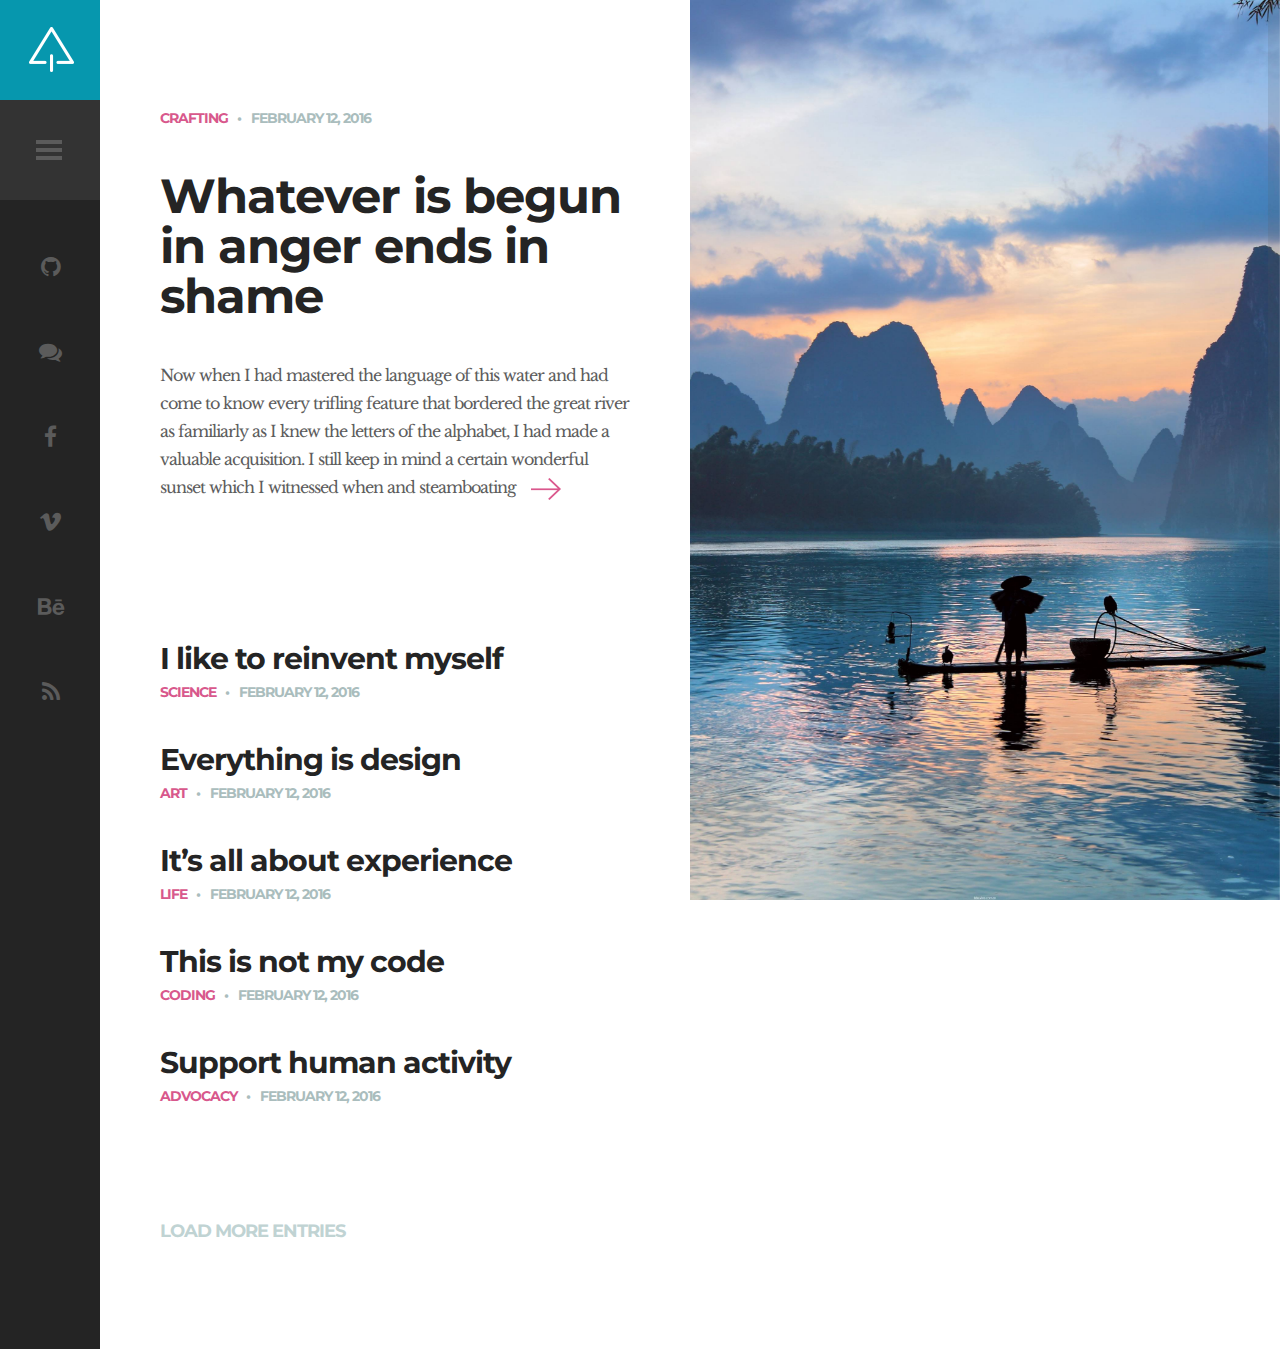
==== commit d9e2b743: "commit" ====
--- a/src/main/resources/static/index.html
+++ b/src/main/resources/static/index.html
@@ -1,250 +1,291 @@
 <!DOCTYPE HTML>
 <html lang="en-US">
-    <head>
-        <title>Suppablog - Minimal Blog Html Template</title>
-        <meta http-equiv="Content-Type" content="text/html; charset=UTF-8">
-        <meta name="description" content="Template by Colorlib" />
-        <meta name="keywords" content="HTML, CSS, JavaScript, PHP" />
-        <meta name="author" content="Colorlib" />
-        <meta name="viewport" content="width=device-width, initial-scale=1, maximum-scale=1">
-
-        <link rel="shortcut icon" href="images/favicon.png" />
-        <link href='http://fonts.googleapis.com/css?family=Montserrat:400,700%7CLibre+Baskerville:400,400italic,700' rel='stylesheet' type='text/css'>
-        <link rel="stylesheet" type="text/css"  href='css/clear.css' />
-        <link rel="stylesheet" type="text/css"  href='css/common.css' />
-        <link rel="stylesheet" type="text/css"  href='css/font-awesome.min.css' />
-        <link rel="stylesheet" type="text/css"  href='css/carouFredSel.css' />
-        <link rel="stylesheet" type="text/css"  href='css/sm-clean.css' />
-        <link rel="stylesheet" type="text/css"  href='style.css' />
-
-        <!--[if lt IE 9]>
+
+<head>
+    <title>Suppablog - Minimal Blog Html Template</title>
+    <meta http-equiv="Content-Type" content="text/html; charset=UTF-8">
+    <meta name="description" content="Template by Colorlib" />
+    <meta name="keywords" content="HTML, CSS, JavaScript, PHP" />
+    <meta name="author" content="Colorlib" />
+    <meta name="viewport" content="width=device-width, initial-scale=1, maximum-scale=1">
+
+    <link rel="shortcut icon" href="images/favicon.png" />
+    <link href='http://fonts.googleapis.com/css?family=Montserrat:400,700%7CLibre+Baskerville:400,400italic,700'
+        rel='stylesheet' type='text/css'>
+    <link rel="stylesheet" type="text/css" href='css/clear.css' />
+    <link rel="stylesheet" type="text/css" href='css/common.css' />
+    <link rel="stylesheet" type="text/css" href='css/font-awesome.min.css' />
+    <link rel="stylesheet" type="text/css" href='css/carouFredSel.css' />
+    <link rel="stylesheet" type="text/css" href='css/sm-clean.css' />
+    <link rel="stylesheet" type="text/css" href='style.css' />
+
+    <!--[if lt IE 9]>
                 <script src="js/html5.js"></script>
         <![endif]-->
 
-    </head>
-
-
-    <body class="home blog">
-
-        <!-- Preloader Gif -->
-        <table class="doc-loader">
-            <tbody>
-                <tr>
-                    <td>
-                        <img src="images/ajax-document-loader.gif" alt="Loading...">
-                    </td>
-                </tr>
-            </tbody>
-        </table>
-
-        <!-- Left Sidebar -->
-        <div id="sidebar" class="sidebar">
-            <div class="menu-left-part">
-                <div class="search-holder">
-                    <label>
-                        <input type="search" class="search-field" placeholder="Type here to search..." value="" name="s" title="Search for:">
-                    </label>
+</head>
+
+
+<body class="home blog">
+
+    <!-- Preloader Gif -->
+    <table class="doc-loader">
+        <tbody>
+            <tr>
+                <td>
+                    <img src="images/ajax-document-loader.gif" alt="Loading...">
+                </td>
+            </tr>
+        </tbody>
+    </table>
+
+    <!-- Left Sidebar -->
+    <div id="sidebar" class="sidebar">
+        <div class="menu-left-part">
+            <div class="search-holder">
+                <label>
+                    <input type="search" class="search-field" placeholder="Type here to search..." value="" name="s"
+                        title="Search for:">
+                </label>
+            </div>
+            <div class="site-info-holder">
+                <h1 class="site-title">Suppablog</h1>
+                <p class="site-description">
+                    Suppablog is simple and yet cool wordpress theme to lorem ipsum dolor sit.
+                </p>
+            </div>
+            <nav id="header-main-menu">
+                <ul class="main-menu sm sm-clean">
+                    <li><a href="index.html" class="current">Home</a></li>
+                    <li><a href="about.html">About</a></li>
+                    <li><a href="scroll.html">Scroll</a></li>
+                    <li><a href="contact.html">Contact</a></li>
+                </ul>
+            </nav>
+            <footer>
+                <div class="footer-info">
+                    © 2018 SUPPABLOG HTML TEMPLATE. <br> CRAFTED WITH <i class="fa fa-heart"></i> BY <a
+                        href="https://colorlib.com">COLORLIB</a>.
                 </div>
-                <div class="site-info-holder">
-                    <h1 class="site-title">Suppablog</h1>
-                    <p class="site-description">
-                        Suppablog is simple and yet cool wordpress theme to lorem ipsum dolor sit.
-                    </p>
+            </footer>
+        </div>
+        <div class="menu-right-part">
+            <div class="logo-holder">
+                <a href="index.html">
+                    <img src="images/logo.png" alt="Suppablog WP">
+                </a>
+            </div>
+            <div class="toggle-holder">
+                <div id="toggle">
+                    <div class="menu-line"></div>
                 </div>
-                <nav id="header-main-menu">
-                    <ul class="main-menu sm sm-clean">
-                        <li><a href="index.html" class="current">Home</a></li>
-                        <li><a href="about.html">About</a></li>
-                        <li><a href="scroll.html">Scroll</a></li>
-                        <li><a href="contact.html">Contact</a></li>
-                    </ul>
-                </nav>
-                <footer>
-                    <div class="footer-info">
-                        © 2018 SUPPABLOG HTML TEMPLATE. <br> CRAFTED WITH <i class="fa fa-heart"></i> BY <a href="https://colorlib.com">COLORLIB</a>.
-                    </div>
-                </footer>
-            </div>
-            <div class="menu-right-part">
-                <div class="logo-holder">
-                    <a href="index.html">
-                        <img src="images/logo.png" alt="Suppablog WP">
-                    </a>
+            </div>
+            <div class="social-holder">
+                <div class="social-list">
+                    <a href="https://github.com/pyyyo" target="_blank"><i class="fa fa-github"></i></a>
+                    <a href="login.html"><i class="fa fa-comments"></i></a>
+                    <a href="#"><i class="fa fa-facebook"></i></a>
+                    <a href="#"><i class="fa fa-vimeo"></i></a>
+                    <a href="#"><i class="fa fa-behance"></i></a>
+                    <a href="#"><i class="fa fa-rss"></i></a>
                 </div>
-                <div class="toggle-holder">
-                    <div id="toggle">
-                        <div class="menu-line"></div>
-                    </div>
-                </div>
-                <div class="social-holder">
-                    <div class="social-list">
-                        <a href="https://github.com/pyyyo" target="_blank"><i class="fa fa-github"></i></a>
-                        <a href="#"><i class="fa fa-youtube-play"></i></a>
-                        <a href="#"><i class="fa fa-facebook"></i></a>
-                        <a href="#"><i class="fa fa-vimeo"></i></a>
-                        <a href="#"><i class="fa fa-behance"></i></a>
-                        <a href="#"><i class="fa fa-rss"></i></a>
-                    </div>
-                </div>
-                <div class="fixed scroll-top"><i class="fa fa-caret-square-o-up" aria-hidden="true"></i></div>
+            </div>
+            <div class="fixed scroll-top"><i class="fa fa-caret-square-o-up" aria-hidden="true"></i></div>
+        </div>
+        <div class="clear"></div>
+    </div>
+
+    <!-- Home Content -->
+    <div id="content" class="site-content">
+        <div id="blog-wrapper">
+            <div class="blog-holder center-relative">
+
+
+                <article id="post-1" class="blog-item-holder featured-post">
+                    <div class="entry-content relative">
+                        <div class="content-1170 center-relative">
+                            <div class="cat-links">
+                                <ul>
+                                    <li>
+                                        <a href="#" id="post-1-username">Crafting</a>
+                                    </li>
+                                </ul>
+                            </div>
+                            <div class="entry-date published" id="post-1-date">February 12, 2016</div>
+                            <h2 class="entry-title">
+                                <a href="single.html" id="post-1-title">Whatever is begun in anger ends in shame</a>
+                            </h2>
+                            <div class="excerpt" id="post-1-content">
+                                Now when I had mastered the language of this water and had come to know every trifling
+                                feature that bordered the great river as familiarly as I knew the letters of the
+                                alphabet, I had made a valuable acquisition. I still keep in mind a certain wonderful
+                                sunset which I witnessed when and steamboating<a class="read-more"
+                                    href="single.html"></a>
+                            </div>
+                            <div class="clear"></div>
+                        </div>
+                    </div>
+                </article>
+
+
+                <article id="post-2" class="blog-item-holder">
+                    <div class="entry-content relative">
+                        <div class="content-1170 center-relative">
+                            <h2 class="entry-title">
+                                <a href="single.html" id="post-2-title">I like to reinvent myself</a>
+                            </h2>
+                            <div class="cat-links">
+                                <ul>
+                                    <li>
+                                        <a href="#" id="post-2-username">Science</a>
+                                    </li>
+                                </ul>
+                            </div>
+                            <div class="entry-date published" id="post-2-date">February 12, 2016</div>
+                            <div class="clear"></div>
+                        </div>
+                    </div>
+                </article>
+
+
+                <article id="post-3" class="blog-item-holder">
+                    <div class="entry-content relative">
+                        <div class="content-1170 center-relative">
+                            <h2 class="entry-title">
+                                <a href="single.html" id="post-3-title">Everything is design</a>
+                            </h2>
+                            <div class="cat-links">
+                                <ul>
+                                    <li>
+                                        <a href="#" id="post-3-username">Art</a>
+                                    </li>
+                                </ul>
+                            </div>
+                            <div class="entry-date published" id="post-3-date">February 12, 2016</div>
+                            <div class="clear"></div>
+                        </div>
+                    </div>
+                </article>
+
+
+
+                <article id="post-4" class="blog-item-holder">
+                    <div class="entry-content relative">
+                        <div class="content-1170 center-relative">
+                            <h2 class="entry-title">
+                                <a href="single.html" id="post-4-title">It’s all about experience</a>
+                            </h2>
+                            <div class="cat-links">
+                                <ul>
+                                    <li>
+                                        <a href="#" id="post-4-username">Life</a>
+                                    </li>
+                                </ul>
+                            </div>
+                            <div class="entry-date published" id="post-4-date">February 12, 2016</div>
+                            <div class="clear"></div>
+                        </div>
+                    </div>
+                </article>
+
+
+
+                <article id="post-5" class="blog-item-holder">
+                    <div class="entry-content relative">
+                        <div class="content-1170 center-relative">
+                            <h2 class="entry-title">
+                                <a href="single.html" id="post-5-title">This is not my code</a>
+                            </h2>
+                            <div class="cat-links">
+                                <ul>
+                                    <li>
+                                        <a href="#" id="post-5-username">Coding</a>
+                                    </li>
+                                </ul>
+                            </div>
+                            <div class="entry-date published" id="post-5-date">February 12, 2016</div>
+                            <div class="clear"></div>
+                        </div>
+                    </div>
+                </article>
+
+
+
+                <article id="post-6" class="blog-item-holder">
+                    <div class="entry-content relative">
+                        <div class="content-1170 center-relative">
+                            <h2 class="entry-title">
+                                <a href="single.html" id="post-6-title">Support human activity</a>
+                            </h2>
+                            <div class="cat-links">
+                                <ul>
+                                    <li>
+                                        <a href="#" id="post-6-username">Advocacy</a>
+                                    </li>
+                                </ul>
+                            </div>
+                            <div class="entry-date published" id="post-6-date">February 12, 2016</div>
+                            <div class="clear"></div>
+                        </div>
+                    </div>
+                </article>
+
             </div>
             <div class="clear"></div>
-        </div>
-
-        <!-- Home Content -->
-        <div id="content" class="site-content">
-            <div id="blog-wrapper">
-                <div class="blog-holder center-relative">
-
-
-                    <article id="post-1" class="blog-item-holder featured-post">
-                        <div class="entry-content relative">
-                            <div class="content-1170 center-relative">
-                                <div class="cat-links">
-                                    <ul>
-                                        <li>
-                                            <a href="#">Crafting</a>
-                                        </li>
-                                    </ul>
-                                </div>
-                                <div class="entry-date published">February 12, 2016</div>
-                                <h2 class="entry-title">
-                                    <a href="single.html">Whatever is begun in anger ends in shame</a>
-                                </h2>
-                                <div class="excerpt">
-                                    Now when I had mastered the language of this water and had come to know every trifling feature that bordered the great river as familiarly as I knew the letters of the alphabet, I had made a valuable acquisition. I still keep in mind a certain wonderful sunset which I witnessed when and steamboating<a class="read-more" href="single.html"></a>
-                                </div>
-                                <div class="clear"></div>
-                            </div>
-                        </div>
-                    </article>
-
-
-                    <article id="post-2" class="blog-item-holder">
-                        <div class="entry-content relative">
-                            <div class="content-1170 center-relative">
-                                <h2 class="entry-title">
-                                    <a href="single.html">I like to reinvent myself</a>
-                                </h2>
-                                <div class="cat-links">
-                                    <ul>
-                                        <li>
-                                            <a href="#">Science</a>
-                                        </li>
-                                    </ul>
-                                </div>
-                                <div class="entry-date published">February 12, 2016</div>
-                                <div class="clear"></div>
-                            </div>
-                        </div>
-                    </article>
-
-
-                    <article id="post-3" class="blog-item-holder">
-                        <div class="entry-content relative">
-                            <div class="content-1170 center-relative">
-                                <h2 class="entry-title">
-                                    <a href="single.html">Everything is design</a>
-                                </h2>
-                                <div class="cat-links">
-                                    <ul>
-                                        <li>
-                                            <a href="#">Art</a>
-                                        </li>
-                                    </ul>
-                                </div>
-                                <div class="entry-date published">February 12, 2016</div>
-                                <div class="clear"></div>
-                            </div>
-                        </div>
-                    </article>
-
-
-
-                    <article id="post-4" class="blog-item-holder">
-                        <div class="entry-content relative">
-                            <div class="content-1170 center-relative">
-                                <h2 class="entry-title">
-                                    <a href="single.html">It’s all about experience</a>
-                                </h2>
-                                <div class="cat-links">
-                                    <ul>
-                                        <li>
-                                            <a href="#">Life</a>
-                                        </li>
-                                    </ul>
-                                </div>
-                                <div class="entry-date published">February 12, 2016</div>
-                                <div class="clear"></div>
-                            </div>
-                        </div>
-                    </article>
-
-
-
-                    <article id="post-5" class="blog-item-holder">
-                        <div class="entry-content relative">
-                            <div class="content-1170 center-relative">
-                                <h2 class="entry-title">
-                                    <a href="single.html">This is not my code</a>
-                                </h2>
-                                <div class="cat-links">
-                                    <ul>
-                                        <li>
-                                            <a href="#">Coding</a>
-                                        </li>
-                                    </ul>
-                                </div>
-                                <div class="entry-date published">February 12, 2016</div>
-                                <div class="clear"></div>
-                            </div>
-                        </div>
-                    </article>
-
-
-
-                    <article id="post-6" class="blog-item-holder">
-                        <div class="entry-content relative">
-                            <div class="content-1170 center-relative">
-                                <h2 class="entry-title">
-                                    <a href="single.html">Support human activity</a>
-                                </h2>
-                                <div class="cat-links">
-                                    <ul>
-                                        <li>
-                                            <a href="#">Advocacy</a>
-                                        </li>
-                                    </ul>
-                                </div>
-                                <div class="entry-date published">February 12, 2016</div>
-                                <div class="clear"></div>
-                            </div>
-                        </div>
-                    </article>
-
-                </div>
-                <div class="clear"></div>
-                <div class="block load-more-holder">LOAD MORE ENTRIES</div>
-            </div>
-
-            <div class="featured-image-holder">
-                <div class="featured-post-image" style="background-image: url(demo-images/timg.jpg)"></div>
-
-            </div>
-            <div class="clear"></div>
-        </div>
-
-
-
-        <!--Load JavaScript-->
-        <script type="text/javascript" src="js/jquery.js"></script>
-        <script type='text/javascript' src='js/imagesloaded.pkgd.js'></script>
-        <script type='text/javascript' src='js/jquery.nicescroll.min.js'></script>
-        <script type='text/javascript' src='js/jquery.smartmenus.min.js'></script>
-        <script type='text/javascript' src='js/jquery.carouFredSel-6.0.0-packed.js'></script>
-        <script type='text/javascript' src='js/jquery.mousewheel.min.js'></script>
-        <script type='text/javascript' src='js/jquery.touchSwipe.min.js'></script>
-        <script type='text/javascript' src='js/jquery.easing.1.3.js'></script>
-        <script type='text/javascript' src='js/main.js'></script>
-    </body>
-</html>
+            <div class="block load-more-holder">LOAD MORE ENTRIES</div>
+        </div>
+
+        <div class="featured-image-holder">
+            <div class="featured-post-image" style="background-image: url(demo-images/timg.jpg)"></div>
+
+        </div>
+        <div class="clear"></div>
+    </div>
+
+
+
+    <!--Load JavaScript-->
+    <script type="text/javascript" src="js/jquery.js"></script>
+    <script type='text/javascript' src='js/imagesloaded.pkgd.js'></script>
+    <script type='text/javascript' src='js/jquery.nicescroll.min.js'></script>
+    <script type='text/javascript' src='js/jquery.smartmenus.min.js'></script>
+    <script type='text/javascript' src='js/jquery.carouFredSel-6.0.0-packed.js'></script>
+    <script type='text/javascript' src='js/jquery.mousewheel.min.js'></script>
+    <script type='text/javascript' src='js/jquery.touchSwipe.min.js'></script>
+    <script type='text/javascript' src='js/jquery.easing.1.3.js'></script>
+    <script type='text/javascript' src='js/main.js'></script>
+
+    <script type='text/javascript'>
+        jQuery(function () {
+            jQuery.ajax({
+                type: "get",
+                url: "http://localhost:8080/getAllArticles",
+                data: {},
+                datatype: "json",
+                success: function (data) {
+                    console.log(data);
+                    for (var index in data.data) {
+                        var temp =  parseInt(index) + parseInt(1);
+                        if (index == 0) {
+                            jQuery("#post-" + temp + "-title").text(data.data[index].articlTitle);
+                            jQuery("#post-" + temp + "-title").attr('href','single.html?id='+data.data[index].articlId);
+                            jQuery("#post-" + temp + "-date").text(data.data[index].articDateString);
+                            jQuery("#post-" + temp + "-username").text(data.data[index].users.userName);
+                            jQuery("#post-" + temp + "-content").text(data.data[index].articContent);
+                        } else {
+                            jQuery("#post-" + temp + "-title").text(data.data[index].articlTitle);
+                            jQuery("#post-" + temp + "-title").attr('href','single.html?id='+data.data[index].articlId);
+                            jQuery("#post-" + temp + "-date").text(data.data[index].articDateString);
+                            jQuery("#post-" + temp + "-username").text(data.data[index].users.userName);
+                        }
+                    }
+                },
+                error: function (e) {
+                    console.log(e);
+                }
+            });
+        });
+    </script>
+</body>
+
+</html>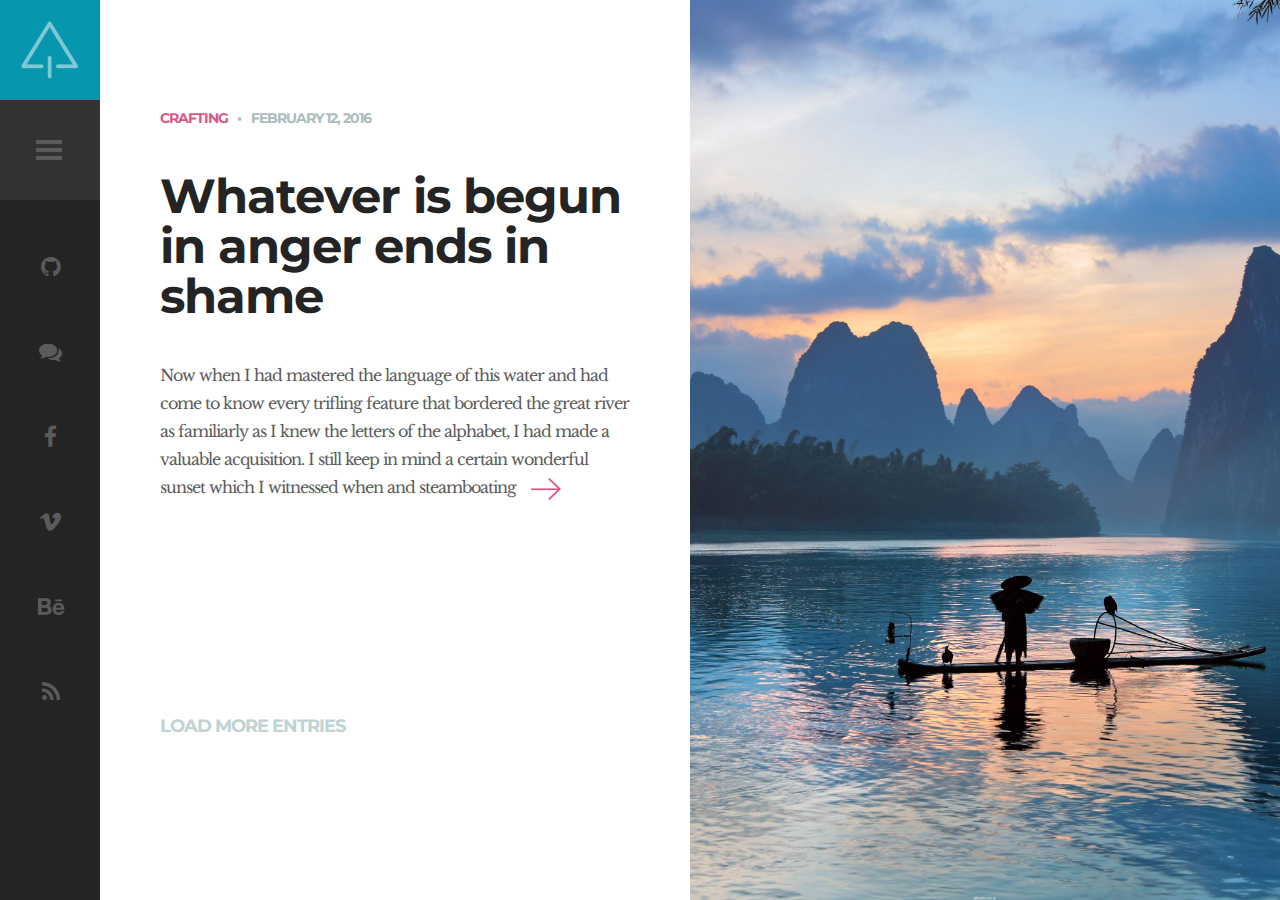
==== commit 5bbbac3f: "commit" ====
--- a/src/main/resources/static/index.html
+++ b/src/main/resources/static/index.html
@@ -1,5 +1,5 @@
 <!DOCTYPE HTML>
-<html lang="en-US">
+<html lang="zh-CN">
 
 <head>
     <title>Suppablog - Minimal Blog Html Template</title>
@@ -33,7 +33,7 @@
         <tbody>
             <tr>
                 <td>
-                    <img src="images/ajax-document-loader.gif" alt="Loading...">
+                    <img src="images/logo.png" alt="Loading...">
                 </td>
             </tr>
         </tbody>
@@ -59,7 +59,6 @@
                     <li><a href="index.html" class="current">Home</a></li>
                     <li><a href="about.html">About</a></li>
                     <li><a href="scroll.html">Scroll</a></li>
-                    <li><a href="contact.html">Contact</a></li>
                 </ul>
             </nav>
             <footer>
@@ -72,7 +71,7 @@
         <div class="menu-right-part">
             <div class="logo-holder">
                 <a href="index.html">
-                    <img src="images/logo.png" alt="Suppablog WP">
+                    <img src="images/ajax-document-loader.gif" alt="Suppablog WP">
                 </a>
             </div>
             <div class="toggle-holder">
@@ -98,7 +97,7 @@
     <!-- Home Content -->
     <div id="content" class="site-content">
         <div id="blog-wrapper">
-            <div class="blog-holder center-relative">
+            <div class="blog-holder center-relative" id="par">
 
 
                 <article id="post-1" class="blog-item-holder featured-post">
@@ -126,110 +125,6 @@
                         </div>
                     </div>
                 </article>
-
-
-                <article id="post-2" class="blog-item-holder">
-                    <div class="entry-content relative">
-                        <div class="content-1170 center-relative">
-                            <h2 class="entry-title">
-                                <a href="single.html" id="post-2-title">I like to reinvent myself</a>
-                            </h2>
-                            <div class="cat-links">
-                                <ul>
-                                    <li>
-                                        <a href="#" id="post-2-username">Science</a>
-                                    </li>
-                                </ul>
-                            </div>
-                            <div class="entry-date published" id="post-2-date">February 12, 2016</div>
-                            <div class="clear"></div>
-                        </div>
-                    </div>
-                </article>
-
-
-                <article id="post-3" class="blog-item-holder">
-                    <div class="entry-content relative">
-                        <div class="content-1170 center-relative">
-                            <h2 class="entry-title">
-                                <a href="single.html" id="post-3-title">Everything is design</a>
-                            </h2>
-                            <div class="cat-links">
-                                <ul>
-                                    <li>
-                                        <a href="#" id="post-3-username">Art</a>
-                                    </li>
-                                </ul>
-                            </div>
-                            <div class="entry-date published" id="post-3-date">February 12, 2016</div>
-                            <div class="clear"></div>
-                        </div>
-                    </div>
-                </article>
-
-
-
-                <article id="post-4" class="blog-item-holder">
-                    <div class="entry-content relative">
-                        <div class="content-1170 center-relative">
-                            <h2 class="entry-title">
-                                <a href="single.html" id="post-4-title">It’s all about experience</a>
-                            </h2>
-                            <div class="cat-links">
-                                <ul>
-                                    <li>
-                                        <a href="#" id="post-4-username">Life</a>
-                                    </li>
-                                </ul>
-                            </div>
-                            <div class="entry-date published" id="post-4-date">February 12, 2016</div>
-                            <div class="clear"></div>
-                        </div>
-                    </div>
-                </article>
-
-
-
-                <article id="post-5" class="blog-item-holder">
-                    <div class="entry-content relative">
-                        <div class="content-1170 center-relative">
-                            <h2 class="entry-title">
-                                <a href="single.html" id="post-5-title">This is not my code</a>
-                            </h2>
-                            <div class="cat-links">
-                                <ul>
-                                    <li>
-                                        <a href="#" id="post-5-username">Coding</a>
-                                    </li>
-                                </ul>
-                            </div>
-                            <div class="entry-date published" id="post-5-date">February 12, 2016</div>
-                            <div class="clear"></div>
-                        </div>
-                    </div>
-                </article>
-
-
-
-                <article id="post-6" class="blog-item-holder">
-                    <div class="entry-content relative">
-                        <div class="content-1170 center-relative">
-                            <h2 class="entry-title">
-                                <a href="single.html" id="post-6-title">Support human activity</a>
-                            </h2>
-                            <div class="cat-links">
-                                <ul>
-                                    <li>
-                                        <a href="#" id="post-6-username">Advocacy</a>
-                                    </li>
-                                </ul>
-                            </div>
-                            <div class="entry-date published" id="post-6-date">February 12, 2016</div>
-                            <div class="clear"></div>
-                        </div>
-                    </div>
-                </article>
-
             </div>
             <div class="clear"></div>
             <div class="block load-more-holder">LOAD MORE ENTRIES</div>
@@ -271,12 +166,28 @@
                             jQuery("#post-" + temp + "-title").attr('href','single.html?id='+data.data[index].articlId);
                             jQuery("#post-" + temp + "-date").text(data.data[index].articDateString);
                             jQuery("#post-" + temp + "-username").text(data.data[index].users.userName);
-                            jQuery("#post-" + temp + "-content").text(data.data[index].articContent);
+                            jQuery("#post-" + temp + "-content").html(data.data[index].articContent);
                         } else {
-                            jQuery("#post-" + temp + "-title").text(data.data[index].articlTitle);
-                            jQuery("#post-" + temp + "-title").attr('href','single.html?id='+data.data[index].articlId);
-                            jQuery("#post-" + temp + "-date").text(data.data[index].articDateString);
-                            jQuery("#post-" + temp + "-username").text(data.data[index].users.userName);
+                            var str = "";
+                            str = str + "<article class='blog-item-holder' id='post-"+temp+"'>";
+                            str = str + "<div class='entry-content relative'>";
+                            str = str + "<div class='content-1170 center-relative'>";
+                            str = str + "<h2 class='entry-title'>";
+                            str = str + "<a href='single.html?id='"+data.data[index].articlId+">"+data.data[index].articlTitle+"</a>";
+                            str = str + "</h2>";
+                            str = str + "<div class='cat-links'>";
+                            str = str + "<ul>";
+                            str = str + "<li>";
+                            str = str + "<a href='#''>"+data.data[index].users.userName+"</a>";
+                            str = str + "</li>";
+                            str = str + "</ul>";
+                            str = str + "</div>";
+                            str = str + "<div class='entry-date published'>"+data.data[index].articDateString+"</div>";
+                            str = str + "<div class='clear'></div>";
+                            str = str + "</div>";
+                            str = str + "</div>";
+                            str = str + "</article>";
+                            jQuery("#par").append(str);
                         }
                     }
                 },
